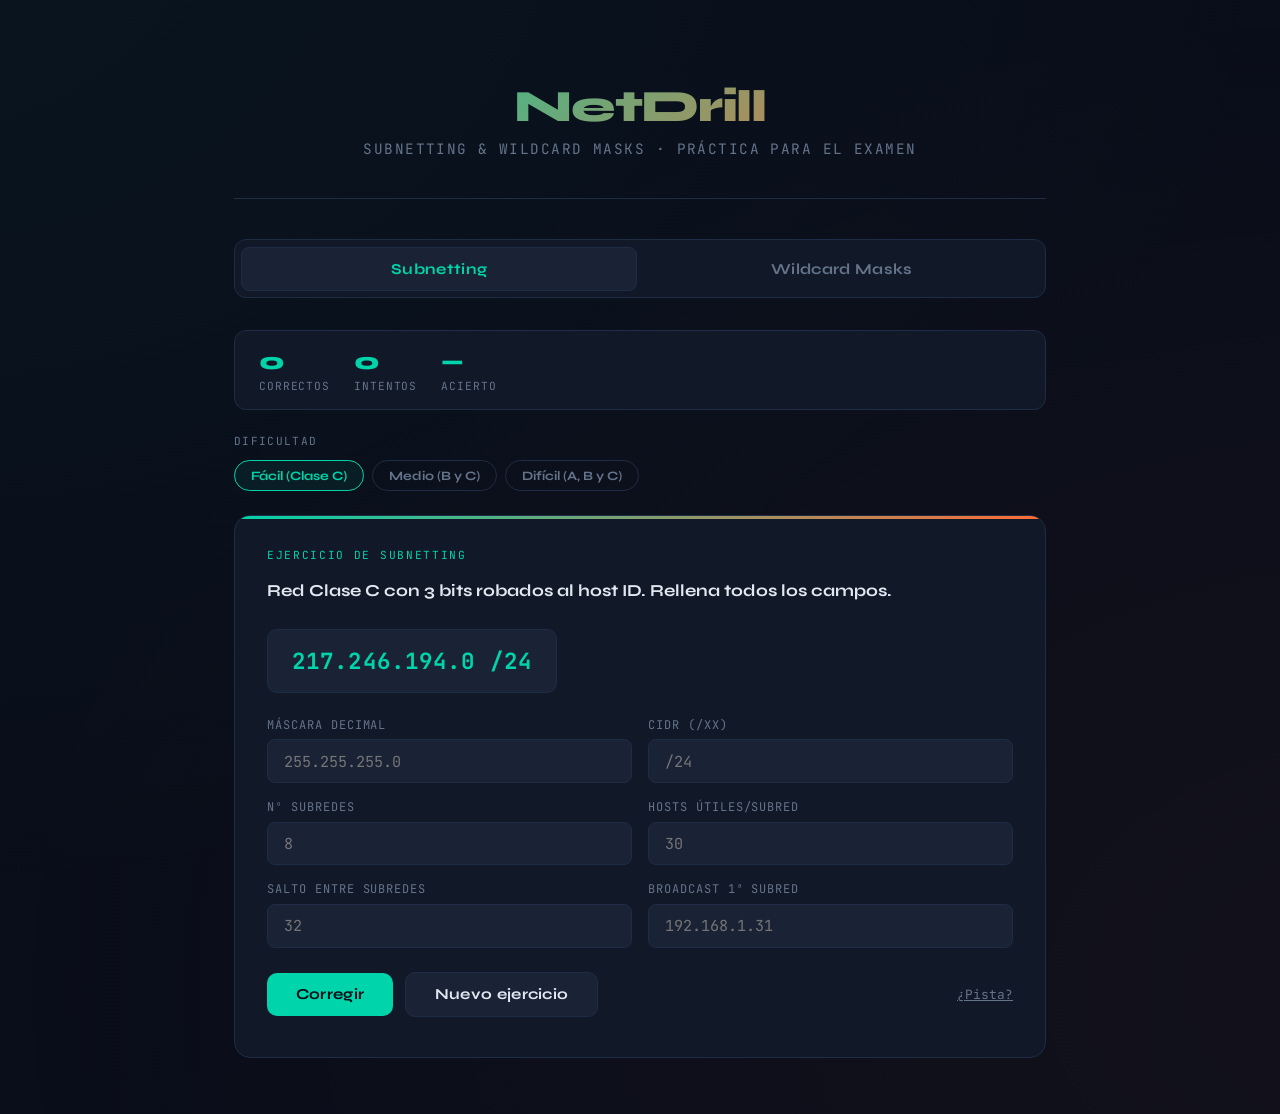
==== web/administracion_de_redes/index.html @ 58e11730 "mover administracion_de_redes dentro de web/" ====
<!DOCTYPE html>
<html lang="es">
<head>
<meta charset="UTF-8">
<meta name="viewport" content="width=device-width, initial-scale=1.0">
<title>NetDrill — Subnetting & Wildcards</title>
<link href="https://fonts.googleapis.com/css2?family=JetBrains+Mono:wght@400;700&family=Syne:wght@400;700;800&display=swap" rel="stylesheet">
<style>
  :root {
    --bg: #0a0e1a;
    --surface: #111827;
    --surface2: #1a2235;
    --border: #1e2d45;
    --accent: #00d4aa;
    --accent2: #ff6b35;
    --text: #e2e8f0;
    --muted: #64748b;
    --green: #22c55e;
    --red: #ef4444;
    --yellow: #f59e0b;
  }

  * { margin: 0; padding: 0; box-sizing: border-box; }

  body {
    background: var(--bg);
    color: var(--text);
    font-family: 'Syne', sans-serif;
    min-height: 100vh;
    overflow-x: hidden;
  }

  body::before {
    content: '';
    position: fixed;
    top: -50%;
    left: -50%;
    width: 200%;
    height: 200%;
    background: radial-gradient(ellipse at 20% 20%, rgba(0,212,170,0.04) 0%, transparent 50%),
                radial-gradient(ellipse at 80% 80%, rgba(255,107,53,0.04) 0%, transparent 50%);
    pointer-events: none;
    z-index: 0;
  }

  .container {
    max-width: 860px;
    margin: 0 auto;
    padding: 2rem 1.5rem;
    position: relative;
    z-index: 1;
  }

  header {
    text-align: center;
    padding: 3rem 0 2.5rem;
    border-bottom: 1px solid var(--border);
    margin-bottom: 2.5rem;
  }

  .logo {
    font-size: 2.8rem;
    font-weight: 800;
    letter-spacing: -0.03em;
    background: linear-gradient(135deg, var(--accent), var(--accent2));
    -webkit-background-clip: text;
    -webkit-text-fill-color: transparent;
    background-clip: text;
    margin-bottom: 0.4rem;
  }

  .tagline {
    color: var(--muted);
    font-size: 0.9rem;
    letter-spacing: 0.1em;
    text-transform: uppercase;
    font-family: 'JetBrains Mono', monospace;
  }

  .tabs {
    display: flex;
    gap: 0.5rem;
    margin-bottom: 2rem;
    background: var(--surface);
    padding: 0.4rem;
    border-radius: 12px;
    border: 1px solid var(--border);
  }

  .tab {
    flex: 1;
    padding: 0.75rem 1rem;
    border: none;
    background: transparent;
    color: var(--muted);
    font-family: 'Syne', sans-serif;
    font-size: 0.95rem;
    font-weight: 700;
    cursor: pointer;
    border-radius: 8px;
    transition: all 0.2s;
    letter-spacing: 0.02em;
  }

  .tab.active {
    background: var(--surface2);
    color: var(--accent);
    border: 1px solid var(--border);
  }

  .tab:hover:not(.active) { color: var(--text); }

  .panel { display: none; }
  .panel.active { display: block; animation: fadeIn 0.3s ease; }

  @keyframes fadeIn { from { opacity: 0; transform: translateY(8px); } to { opacity: 1; transform: translateY(0); } }

  .exercise-card {
    background: var(--surface);
    border: 1px solid var(--border);
    border-radius: 16px;
    padding: 2rem;
    margin-bottom: 1.5rem;
    position: relative;
    overflow: hidden;
  }

  .exercise-card::before {
    content: '';
    position: absolute;
    top: 0; left: 0; right: 0;
    height: 3px;
    background: linear-gradient(90deg, var(--accent), var(--accent2));
  }

  .exercise-label {
    font-family: 'JetBrains Mono', monospace;
    font-size: 0.7rem;
    color: var(--accent);
    letter-spacing: 0.15em;
    text-transform: uppercase;
    margin-bottom: 1rem;
  }

  .exercise-question {
    font-size: 1.05rem;
    font-weight: 700;
    margin-bottom: 1.5rem;
    line-height: 1.6;
    color: var(--text);
  }

  .ip-display {
    font-family: 'JetBrains Mono', monospace;
    font-size: 1.4rem;
    font-weight: 700;
    color: var(--accent);
    background: var(--surface2);
    padding: 1rem 1.5rem;
    border-radius: 10px;
    border: 1px solid var(--border);
    margin-bottom: 1.5rem;
    letter-spacing: 0.05em;
    display: inline-block;
  }

  .fields-grid {
    display: grid;
    grid-template-columns: 1fr 1fr;
    gap: 1rem;
    margin-bottom: 1.5rem;
  }

  .field-group { display: flex; flex-direction: column; gap: 0.4rem; }

  .field-label {
    font-size: 0.75rem;
    color: var(--muted);
    font-family: 'JetBrains Mono', monospace;
    letter-spacing: 0.08em;
    text-transform: uppercase;
  }

  .field-input {
    background: var(--surface2);
    border: 1px solid var(--border);
    border-radius: 8px;
    padding: 0.65rem 1rem;
    color: var(--text);
    font-family: 'JetBrains Mono', monospace;
    font-size: 0.95rem;
    transition: border-color 0.2s;
    outline: none;
    width: 100%;
  }

  .field-input:focus { border-color: var(--accent); }
  .field-input.correct { border-color: var(--green); background: rgba(34,197,94,0.07); }
  .field-input.wrong { border-color: var(--red); background: rgba(239,68,68,0.07); }

  .btn {
    display: inline-flex;
    align-items: center;
    gap: 0.5rem;
    padding: 0.8rem 1.8rem;
    border-radius: 10px;
    border: none;
    font-family: 'Syne', sans-serif;
    font-weight: 700;
    font-size: 0.95rem;
    cursor: pointer;
    transition: all 0.2s;
    letter-spacing: 0.02em;
  }

  .btn-primary {
    background: var(--accent);
    color: #0a0e1a;
  }
  .btn-primary:hover { background: #00bfa0; transform: translateY(-1px); }

  .btn-secondary {
    background: var(--surface2);
    color: var(--text);
    border: 1px solid var(--border);
  }
  .btn-secondary:hover { border-color: var(--accent); color: var(--accent); }

  .btn-danger {
    background: rgba(239,68,68,0.1);
    color: var(--red);
    border: 1px solid rgba(239,68,68,0.2);
  }

  .btn-row {
    display: flex;
    gap: 0.75rem;
    flex-wrap: wrap;
    align-items: center;
  }

  .feedback-block {
    margin-top: 1.5rem;
    padding: 1.25rem;
    border-radius: 10px;
    font-family: 'JetBrains Mono', monospace;
    font-size: 0.85rem;
    line-height: 1.8;
    display: none;
  }

  .feedback-block.show { display: block; animation: fadeIn 0.3s ease; }
  .feedback-block.success { background: rgba(34,197,94,0.08); border: 1px solid rgba(34,197,94,0.25); color: var(--green); }
  .feedback-block.partial { background: rgba(245,158,11,0.08); border: 1px solid rgba(245,158,11,0.25); color: var(--yellow); }
  .feedback-block.error { background: rgba(239,68,68,0.08); border: 1px solid rgba(239,68,68,0.25); color: var(--red); }

  .feedback-row { display: flex; justify-content: space-between; gap: 1rem; flex-wrap: wrap; }
  .feedback-item { display: flex; flex-direction: column; gap: 0.2rem; }
  .feedback-key { color: var(--muted); font-size: 0.7rem; text-transform: uppercase; }
  .feedback-val { font-weight: 700; }
  .feedback-val.ok { color: var(--green); }
  .feedback-val.bad { color: var(--red); }

  .stats-bar {
    display: flex;
    gap: 1.5rem;
    padding: 1rem 1.5rem;
    background: var(--surface);
    border: 1px solid var(--border);
    border-radius: 12px;
    margin-bottom: 1.5rem;
    flex-wrap: wrap;
  }

  .stat { display: flex; flex-direction: column; gap: 0.2rem; }
  .stat-val { font-size: 1.5rem; font-weight: 800; color: var(--accent); }
  .stat-label { font-size: 0.7rem; color: var(--muted); font-family: 'JetBrains Mono', monospace; text-transform: uppercase; letter-spacing: 0.08em; }

  .hint-toggle {
    font-size: 0.8rem;
    color: var(--muted);
    cursor: pointer;
    font-family: 'JetBrains Mono', monospace;
    text-decoration: underline;
    background: none;
    border: none;
    padding: 0;
    margin-left: auto;
  }
  .hint-toggle:hover { color: var(--accent); }

  .hint-box {
    background: rgba(0,212,170,0.05);
    border: 1px solid rgba(0,212,170,0.15);
    border-radius: 8px;
    padding: 1rem;
    font-family: 'JetBrains Mono', monospace;
    font-size: 0.8rem;
    color: var(--muted);
    margin-top: 1rem;
    line-height: 1.8;
    display: none;
  }
  .hint-box.show { display: block; animation: fadeIn 0.2s ease; }
  .hint-box span { color: var(--accent); }

  .difficulty-select {
    display: flex;
    gap: 0.5rem;
    margin-bottom: 1.5rem;
    flex-wrap: wrap;
  }

  .diff-btn {
    padding: 0.4rem 1rem;
    border-radius: 20px;
    border: 1px solid var(--border);
    background: transparent;
    color: var(--muted);
    font-family: 'Syne', sans-serif;
    font-size: 0.8rem;
    font-weight: 700;
    cursor: pointer;
    transition: all 0.2s;
  }
  .diff-btn.active { border-color: var(--accent); color: var(--accent); background: rgba(0,212,170,0.07); }

  .section-title {
    font-size: 0.7rem;
    color: var(--muted);
    font-family: 'JetBrains Mono', monospace;
    letter-spacing: 0.12em;
    text-transform: uppercase;
    margin-bottom: 0.75rem;
  }

  @media (max-width: 600px) {
    .fields-grid { grid-template-columns: 1fr; }
    .logo { font-size: 2rem; }
    .ip-display { font-size: 1.1rem; }
  }
</style>
</head>
<body>
<div class="container">
  <header>
    <div class="logo">NetDrill</div>
    <div class="tagline">Subnetting &amp; Wildcard Masks · Práctica para el examen</div>
  </header>

  <div class="tabs">
    <button class="tab active" onclick="switchTab('subnetting')">Subnetting</button>
    <button class="tab" onclick="switchTab('wildcard')">Wildcard Masks</button>
  </div>

  <!-- SUBNETTING PANEL -->
  <div class="panel active" id="panel-subnetting">
    <div class="stats-bar">
      <div class="stat"><div class="stat-val" id="sn-correct">0</div><div class="stat-label">Correctos</div></div>
      <div class="stat"><div class="stat-val" id="sn-total">0</div><div class="stat-label">Intentos</div></div>
      <div class="stat"><div class="stat-val" id="sn-pct">—</div><div class="stat-label">Acierto</div></div>
    </div>

    <div class="section-title">Dificultad</div>
    <div class="difficulty-select">
      <button class="diff-btn active" onclick="setDiff('sn','easy',this)">Fácil (Clase C)</button>
      <button class="diff-btn" onclick="setDiff('sn','medium',this)">Medio (B y C)</button>
      <button class="diff-btn" onclick="setDiff('sn','hard',this)">Difícil (A, B y C)</button>
    </div>

    <div class="exercise-card" id="sn-card">
      <div class="exercise-label">Ejercicio de subnetting</div>
      <div class="exercise-question" id="sn-question">Cargando ejercicio...</div>
      <div class="ip-display" id="sn-ip"></div>

      <div class="fields-grid">
        <div class="field-group">
          <div class="field-label">Máscara decimal</div>
          <input class="field-input" id="sn-mask" placeholder="255.255.255.0" autocomplete="off">
        </div>
        <div class="field-group">
          <div class="field-label">CIDR (/xx)</div>
          <input class="field-input" id="sn-cidr" placeholder="/24" autocomplete="off">
        </div>
        <div class="field-group">
          <div class="field-label">Nº subredes</div>
          <input class="field-input" id="sn-subnets" placeholder="8" autocomplete="off">
        </div>
        <div class="field-group">
          <div class="field-label">Hosts útiles/subred</div>
          <input class="field-input" id="sn-hosts" placeholder="30" autocomplete="off">
        </div>
        <div class="field-group">
          <div class="field-label">Salto entre subredes</div>
          <input class="field-input" id="sn-jump" placeholder="32" autocomplete="off">
        </div>
        <div class="field-group">
          <div class="field-label">Broadcast 1ª subred</div>
          <input class="field-input" id="sn-broadcast" placeholder="192.168.1.31" autocomplete="off">
        </div>
      </div>

      <div style="display:flex;align-items:center;margin-bottom:0.5rem;">
        <div class="btn-row">
          <button class="btn btn-primary" onclick="checkSubnetting()">Corregir</button>
          <button class="btn btn-secondary" onclick="newSubnetting()">Nuevo ejercicio</button>
        </div>
        <button class="hint-toggle" onclick="toggleHint('sn')">¿Pista?</button>
      </div>

      <div class="hint-box" id="hint-sn"></div>
      <div class="feedback-block" id="sn-feedback"></div>
    </div>
  </div>

  <!-- WILDCARD PANEL -->
  <div class="panel" id="panel-wildcard">
    <div class="stats-bar">
      <div class="stat"><div class="stat-val" id="wc-correct">0</div><div class="stat-label">Correctos</div></div>
      <div class="stat"><div class="stat-val" id="wc-total">0</div><div class="stat-label">Intentos</div></div>
      <div class="stat"><div class="stat-val" id="wc-pct">—</div><div class="stat-label">Acierto</div></div>
    </div>

    <div class="section-title">Dificultad</div>
    <div class="difficulty-select">
      <button class="diff-btn active" onclick="setDiff('wc','easy',this)">Fácil (solo /8,/16,/24)</button>
      <button class="diff-btn" onclick="setDiff('wc','medium',this)">Medio (cualquier /prefix)</button>
      <button class="diff-btn" onclick="setDiff('wc','hard',this)">Difícil + host/any</button>
    </div>

    <div class="exercise-card" id="wc-card">
      <div class="exercise-label">Ejercicio de Wildcard Mask</div>
      <div class="exercise-question" id="wc-question">Cargando ejercicio...</div>
      <div class="ip-display" id="wc-ip"></div>

      <div class="fields-grid" style="grid-template-columns:1fr;">
        <div class="field-group">
          <div class="field-label">Wildcard mask</div>
          <input class="field-input" id="wc-answer" placeholder="0.0.0.255" autocomplete="off" onkeydown="if(event.key==='Enter')checkWildcard()">
        </div>
      </div>

      <div style="display:flex;align-items:center;margin-bottom:0.5rem;">
        <div class="btn-row">
          <button class="btn btn-primary" onclick="checkWildcard()">Corregir</button>
          <button class="btn btn-secondary" onclick="newWildcard()">Nuevo ejercicio</button>
        </div>
        <button class="hint-toggle" onclick="toggleHint('wc')">¿Pista?</button>
      </div>

      <div class="hint-box" id="hint-wc"></div>
      <div class="feedback-block" id="wc-feedback"></div>
    </div>
  </div>
</div>

<script>
// ─── STATE ───────────────────────────────────────────────
const state = {
  sn: { correct: 0, total: 0, diff: 'easy', current: null },
  wc: { correct: 0, total: 0, diff: 'easy', current: null }
};

// ─── TABS ────────────────────────────────────────────────
function switchTab(name) {
  document.querySelectorAll('.tab').forEach((t,i) => t.classList.toggle('active', ['subnetting','wildcard'][i]===name));
  document.querySelectorAll('.panel').forEach(p => p.classList.remove('active'));
  document.getElementById('panel-'+name).classList.add('active');
}

// ─── DIFFICULTY ──────────────────────────────────────────
function setDiff(type, diff, btn) {
  state[type].diff = diff;
  btn.closest('.difficulty-select').querySelectorAll('.diff-btn').forEach(b => b.classList.remove('active'));
  btn.classList.add('active');
  type === 'sn' ? newSubnetting() : newWildcard();
}

// ─── UTILS ───────────────────────────────────────────────
function rnd(min, max) { return Math.floor(Math.random() * (max - min + 1)) + min; }

function maskFromCidr(cidr) {
  const bits = cidr;
  let mask = [0,0,0,0];
  for(let i=0;i<32;i++) { if(i<bits) mask[Math.floor(i/8)] |= (1<<(7-(i%8))); }
  return mask.join('.');
}

function wildcardFromMask(mask) {
  return mask.split('.').map(b => 255 - parseInt(b)).join('.');
}

function broadcastFromNetwork(net, cidr) {
  const parts = net.split('.').map(Number);
  const hostBits = 32 - cidr;
  let ip = (parts[0]<<24)|(parts[1]<<16)|(parts[2]<<8)|parts[3];
  const hostMask = (1<<hostBits)-1;
  ip = ip | hostMask;
  return [(ip>>>24)&255,(ip>>>16)&255,(ip>>>8)&255,ip&255].join('.');
}

function firstSubnet(baseNet, baseCidr, bitsStolen) {
  // first subnet = base network (all subnet bits = 0)
  return baseNet;
}

function jumpFromCidr(cidr) {
  // jump = value of last 1-bit in mask = 256 - last non-255 byte
  const mask = maskFromCidr(cidr);
  const parts = mask.split('.').map(Number);
  for(let i=3;i>=0;i--) {
    if(parts[i]!==255 && parts[i]!==0) return 256-parts[i];
    if(parts[i]===0 && (i===3||parts[i+1]===255)) return 256; // whole byte
  }
  return 1;
}

// ─── SUBNETTING ──────────────────────────────────────────
function generateSubnetting() {
  const diff = state.sn.diff;
  let baseClass, baseCidr, bitsToSteal;

  if(diff==='easy') {
    baseClass = 'C'; baseCidr = 24; bitsToSteal = rnd(1,5);
  } else if(diff==='medium') {
    baseClass = rnd(0,1)===0?'B':'C';
    baseCidr = baseClass==='B'?16:24;
    bitsToSteal = rnd(1,6);
  } else {
    const r = rnd(0,2);
    baseClass = ['A','B','C'][r];
    baseCidr = [8,16,24][r];
    bitsToSteal = rnd(1,7);
  }

  const newCidr = baseCidr + bitsToSteal;

  // generate base network
  let net;
  if(baseClass==='A') net = `${rnd(1,126)}.0.0.0`;
  else if(baseClass==='B') net = `${rnd(128,191)}.${rnd(0,255)}.0.0`;
  else net = `${rnd(192,223)}.${rnd(0,255)}.${rnd(0,255)}.0`;

  const mask = maskFromCidr(newCidr);
  const subnets = Math.pow(2, bitsToSteal);
  const hostBits = 32 - newCidr;
  const hosts = Math.pow(2, hostBits) - 2;

  // jump: 256 - value of the subnet byte
  const maskParts = mask.split('.').map(Number);
  let jumpByte = 0;
  let jumpVal = 0;
  for(let i=0;i<4;i++) {
    if(maskParts[i]!==255 && maskParts[i]!==0) { jumpByte=i; jumpVal=256-maskParts[i]; break; }
    if(maskParts[i]===0) { jumpByte=i; jumpVal=256; break; }
  }

  // broadcast of first subnet
  const broadcast = broadcastFromNetwork(net, newCidr);

  return { net, baseCidr, bitsToSteal, newCidr, mask, subnets, hosts, jumpVal, broadcast, baseClass };
}

function newSubnetting() {
  clearInputs('sn');
  const ex = generateSubnetting();
  state.sn.current = ex;
  document.getElementById('sn-question').textContent =
    `Red ${ex.baseClass === 'A' ? 'Clase A' : ex.baseClass === 'B' ? 'Clase B' : 'Clase C'} con ${ex.bitsToSteal} bit${ex.bitsToSteal>1?'s':''} robado${ex.bitsToSteal>1?'s':''} al host ID. Rellena todos los campos.`;
  document.getElementById('sn-ip').textContent = `${ex.net} /${ex.baseCidr}`;
  document.getElementById('sn-feedback').classList.remove('show');
  document.getElementById('hint-sn').classList.remove('show');
}

function checkSubnetting() {
  const ex = state.sn.current;
  if(!ex) return;

  const fields = [
    { id:'sn-mask', val: ex.mask, label:'Máscara' },
    { id:'sn-cidr', val: '/'+ex.newCidr, label:'CIDR' },
    { id:'sn-subnets', val: String(ex.subnets), label:'Subredes' },
    { id:'sn-hosts', val: String(ex.hosts), label:'Hosts útiles' },
    { id:'sn-jump', val: String(ex.jumpVal), label:'Salto' },
    { id:'sn-broadcast', val: ex.broadcast, label:'Broadcast' },
  ];

  let correct = 0;
  fields.forEach(f => {
    const input = document.getElementById(f.id);
    const userVal = input.value.trim().replace(/\s/g,'');
    const isOk = userVal === f.val || userVal === f.val.replace('/','');
    input.classList.toggle('correct', isOk);
    input.classList.toggle('wrong', !isOk);
    if(isOk) correct++;
  });

  state.sn.total++;
  const allCorrect = correct === fields.length;
  if(allCorrect) state.sn.correct++;
  updateStats('sn');

  const fb = document.getElementById('sn-feedback');
  fb.innerHTML = `<div style="font-weight:700;margin-bottom:0.75rem;">${allCorrect?'✓ Todo correcto':'✗ Hay errores — respuestas correctas:'}</div><div class="feedback-row">` +
    fields.map(f => `<div class="feedback-item"><span class="feedback-key">${f.label}</span><span class="feedback-val ${document.getElementById(f.id).classList.contains('correct')?'ok':'bad'}">${f.val}</span></div>`).join('') +
    '</div>';
  fb.className = `feedback-block show ${allCorrect?'success':'error'}`;
}

// ─── WILDCARD ────────────────────────────────────────────
function generateWildcard() {
  const diff = state.wc.diff;
  let cidr, ip, questionType;

  const classRanges = { A:[1,126], B:[128,191], C:[192,223] };

  if(diff==='easy') {
    cidr = [8,16,24][rnd(0,2)];
  } else {
    cidr = rnd(8,30);
  }

  if(diff==='hard') {
    // sometimes ask for host or any
    const r = rnd(0,4);
    if(r===0) { return { type:'host', ip: `${rnd(10,200)}.${rnd(0,255)}.${rnd(0,255)}.${rnd(1,254)}`, wildcard:'0.0.0.0', cidr:32 }; }
    if(r===1) { return { type:'any', ip:'0.0.0.0', wildcard:'255.255.255.255', cidr:0 }; }
  }

  const mask = maskFromCidr(cidr);
  const wildcard = wildcardFromMask(mask);
  const cls = cidr<=8?'A':cidr<=16?'B':'C';
  const r = classRanges[cls];
  const first = rnd(r[0],r[1]);
  let netParts;
  if(cidr<=8) netParts=[first,0,0,0];
  else if(cidr<=16) netParts=[first,rnd(0,255),0,0];
  else if(cidr<=24) netParts=[first,rnd(0,255),rnd(0,255),0];
  else netParts=[first,rnd(0,255),rnd(0,255),rnd(0,255)&(255<<(32-cidr)&255)];

  ip = netParts.join('.');
  return { type:'network', ip, mask, wildcard, cidr };
}

function newWildcard() {
  clearInputs('wc');
  const ex = generateWildcard();
  state.wc.current = ex;

  let q, displayIp;
  if(ex.type==='host') {
    q = `¿Cuál es la wildcard mask para filtrar EXACTAMENTE el host ${ex.ip}?`;
    displayIp = `host ${ex.ip}`;
  } else if(ex.type==='any') {
    q = `¿Cuál es la wildcard mask para referirse a CUALQUIER dirección IP (any)?`;
    displayIp = `any`;
  } else {
    q = `Calcula la wildcard mask para la red ${ex.ip}/${ex.cidr}`;
    displayIp = `${ex.ip} /${ex.cidr}`;
  }

  document.getElementById('wc-question').textContent = q;
  document.getElementById('wc-ip').textContent = displayIp;
  document.getElementById('wc-feedback').classList.remove('show');
  document.getElementById('hint-wc').classList.remove('show');
  document.getElementById('wc-answer').value = '';
  document.getElementById('wc-answer').className = 'field-input';
}

function checkWildcard() {
  const ex = state.wc.current;
  if(!ex) return;
  const input = document.getElementById('wc-answer');
  const userVal = input.value.trim();
  const isOk = userVal === ex.wildcard;

  input.classList.toggle('correct', isOk);
  input.classList.toggle('wrong', !isOk);

  state.wc.total++;
  if(isOk) state.wc.correct++;
  updateStats('wc');

  const fb = document.getElementById('wc-feedback');
  if(isOk) {
    fb.innerHTML = `✓ Correcto — la wildcard es <strong>${ex.wildcard}</strong>`;
    fb.className = 'feedback-block show success';
  } else {
    let hint = '';
    if(ex.type==='network') hint = `<br>Fórmula: 255.255.255.255 − ${ex.mask} = ${ex.wildcard}`;
    fb.innerHTML = `✗ Incorrecto — la respuesta correcta es <strong>${ex.wildcard}</strong>${hint}`;
    fb.className = 'feedback-block show error';
  }
}

// ─── HINTS ───────────────────────────────────────────────
function toggleHint(type) {
  const box = document.getElementById('hint-'+type);
  if(box.classList.contains('show')) { box.classList.remove('show'); return; }

  if(type==='sn') {
    const ex = state.sn.current;
    if(!ex) return;
    box.innerHTML = `
      <span>Bits robados:</span> ${ex.bitsToSteal} → Subredes: 2^${ex.bitsToSteal} = ${ex.subnets}<br>
      <span>Bits host restantes:</span> ${32-ex.newCidr} → Hosts: 2^${32-ex.newCidr} − 2 = ${ex.hosts}<br>
      <span>CIDR:</span> /${ex.baseCidr} + ${ex.bitsToSteal} bits = /${ex.newCidr}<br>
      <span>Salto:</span> 256 − valor del byte de la máscara = ${ex.jumpVal}<br>
      <span>Broadcast:</span> siguiente subred − 1 = ${ex.broadcast}
    `;
  } else {
    const ex = state.wc.current;
    if(!ex) return;
    if(ex.type==='host') {
      box.innerHTML = `<span>Host exacto</span> → wildcard = 0.0.0.0 (todos los bits importan)`;
    } else if(ex.type==='any') {
      box.innerHTML = `<span>Any</span> → wildcard = 255.255.255.255 (ningún bit importa)`;
    } else {
      box.innerHTML = `<span>Fórmula:</span> 255.255.255.255 − máscara normal = wildcard<br>255.255.255.255 − <span>${ex.mask}</span> = <span>${ex.wildcard}</span>`;
    }
  }
  box.classList.add('show');
}

// ─── STATS ───────────────────────────────────────────────
function updateStats(type) {
  const s = state[type];
  document.getElementById(type+'-correct').textContent = s.correct;
  document.getElementById(type+'-total').textContent = s.total;
  document.getElementById(type+'-pct').textContent = s.total>0 ? Math.round(s.correct/s.total*100)+'%' : '—';
}

// ─── CLEAR ───────────────────────────────────────────────
function clearInputs(type) {
  const ids = type==='sn'
    ? ['sn-mask','sn-cidr','sn-subnets','sn-hosts','sn-jump','sn-broadcast']
    : ['wc-answer'];
  ids.forEach(id => {
    const el = document.getElementById(id);
    el.value = '';
    el.className = 'field-input';
  });
}

// ─── INIT ────────────────────────────────────────────────
newSubnetting();
newWildcard();
</script>
</body>
</html>
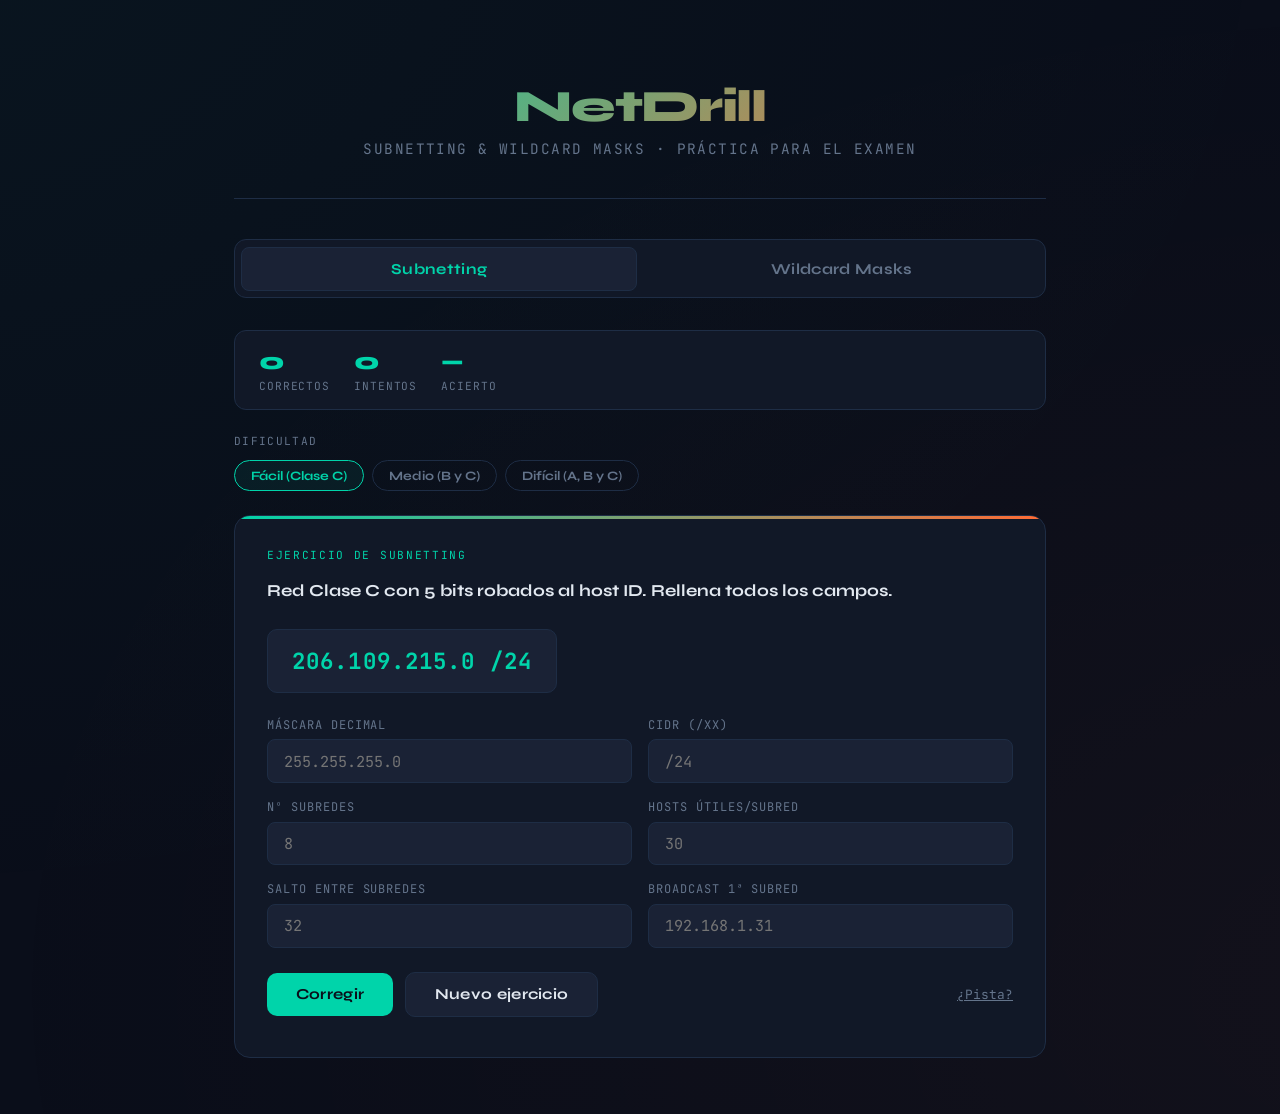
==== commit 49a624bf: "changes" ====
--- a/web/administracion_de_redes/index.html
+++ b/web/administracion_de_redes/index.html
@@ -493,24 +493,25 @@
 function broadcastFromNetwork(net, cidr) {
   const parts = net.split('.').map(Number);
   const hostBits = 32 - cidr;
-  let ip = (parts[0]<<24)|(parts[1]<<16)|(parts[2]<<8)|parts[3];
-  const hostMask = (1<<hostBits)-1;
-  ip = ip | hostMask;
+  // use unsigned right shift to avoid sign issues
+  let ip = ((parts[0]<<24)|(parts[1]<<16)|(parts[2]<<8)|parts[3]) >>> 0;
+  const hostMask = (hostBits === 32) ? 0xFFFFFFFF : ((1 << hostBits) - 1);
+  ip = (ip | hostMask) >>> 0;
   return [(ip>>>24)&255,(ip>>>16)&255,(ip>>>8)&255,ip&255].join('.');
 }
 
-function firstSubnet(baseNet, baseCidr, bitsStolen) {
-  // first subnet = base network (all subnet bits = 0)
-  return baseNet;
-}
-
 function jumpFromCidr(cidr) {
-  // jump = value of last 1-bit in mask = 256 - last non-255 byte
+  // 256 - value of the last non-255 byte in the mask
   const mask = maskFromCidr(cidr);
   const parts = mask.split('.').map(Number);
   for(let i=3;i>=0;i--) {
-    if(parts[i]!==255 && parts[i]!==0) return 256-parts[i];
-    if(parts[i]===0 && (i===3||parts[i+1]===255)) return 256; // whole byte
+    if(parts[i] !== 255 && parts[i] !== 0) return 256 - parts[i];
+    if(parts[i] === 0) {
+      // whole byte is 0, so jump is 256 in that byte
+      // but we want the meaningful jump — find first non-255 going right
+      if(i > 0 && parts[i-1] !== 255) return 256 - parts[i-1];
+      return 256;
+    }
   }
   return 1;
 }
@@ -546,14 +547,8 @@
   const hostBits = 32 - newCidr;
   const hosts = Math.pow(2, hostBits) - 2;
 
-  // jump: 256 - value of the subnet byte
-  const maskParts = mask.split('.').map(Number);
-  let jumpByte = 0;
-  let jumpVal = 0;
-  for(let i=0;i<4;i++) {
-    if(maskParts[i]!==255 && maskParts[i]!==0) { jumpByte=i; jumpVal=256-maskParts[i]; break; }
-    if(maskParts[i]===0) { jumpByte=i; jumpVal=256; break; }
-  }
+  // jump: 256 - value of the last non-255 byte in mask
+  const jumpVal = jumpFromCidr(newCidr);
 
   // broadcast of first subnet
   const broadcast = broadcastFromNetwork(net, newCidr);
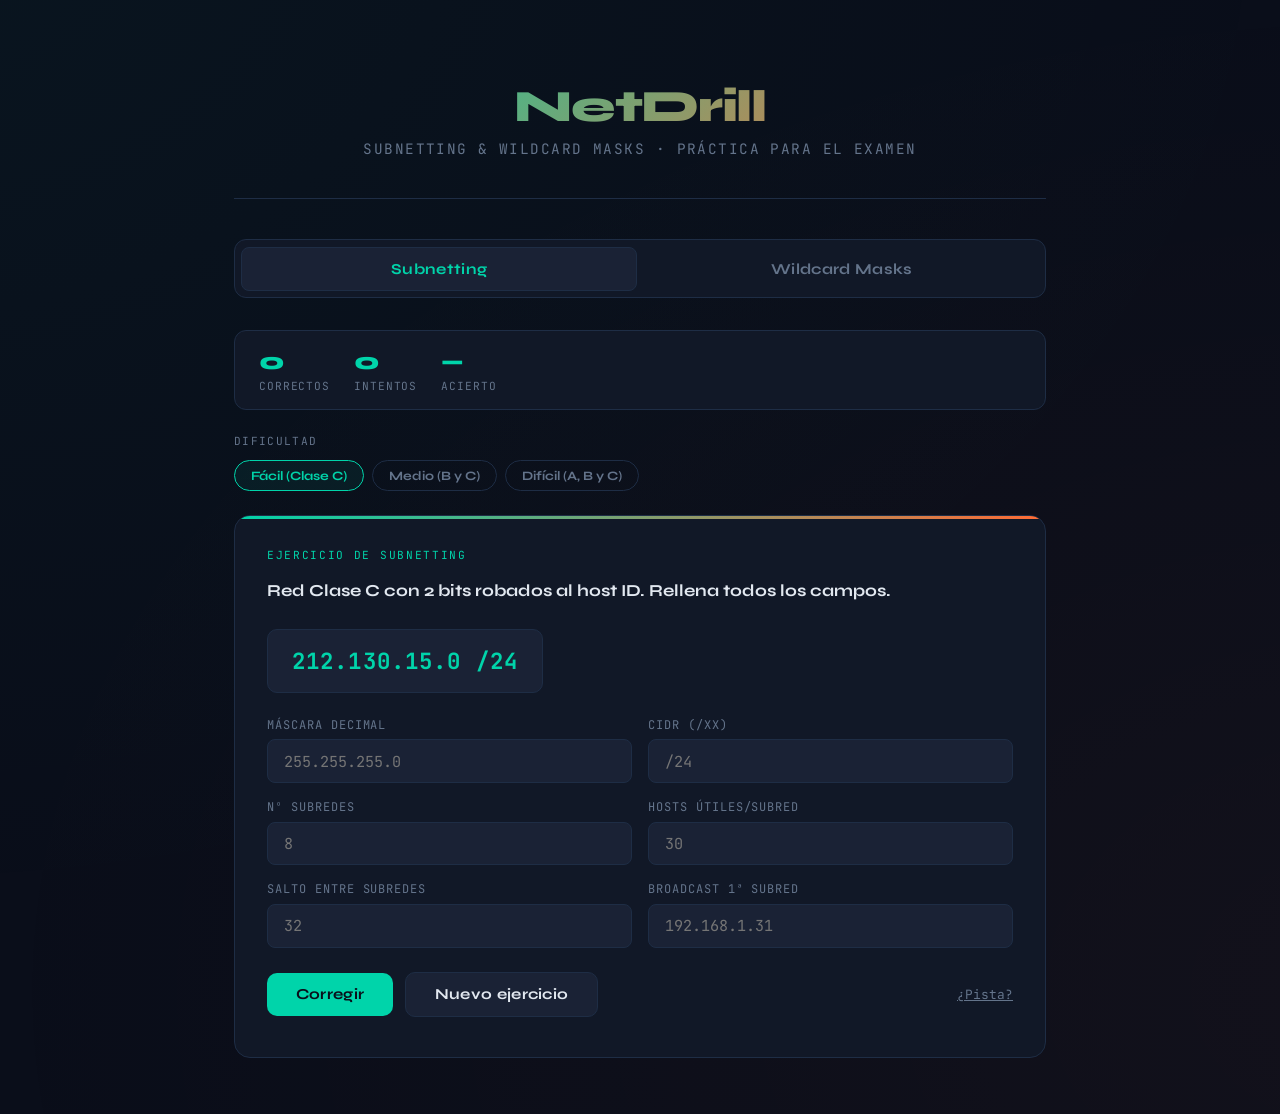
==== commit 490ed9a5: "Fix subnet jump calculation and repair NetDrill page logic" ====
--- a/web/administracion_de_redes/index.html
+++ b/web/administracion_de_redes/index.html
@@ -463,9 +463,9 @@
 
 // ─── TABS ────────────────────────────────────────────────
 function switchTab(name) {
-  document.querySelectorAll('.tab').forEach((t,i) => t.classList.toggle('active', ['subnetting','wildcard'][i]===name));
+  document.querySelectorAll('.tab').forEach((t, i) => t.classList.toggle('active', ['subnetting', 'wildcard'][i] === name));
   document.querySelectorAll('.panel').forEach(p => p.classList.remove('active'));
-  document.getElementById('panel-'+name).classList.add('active');
+  document.getElementById('panel-' + name).classList.add('active');
 }
 
 // ─── DIFFICULTY ──────────────────────────────────────────
@@ -477,43 +477,59 @@
 }
 
 // ─── UTILS ───────────────────────────────────────────────
-function rnd(min, max) { return Math.floor(Math.random() * (max - min + 1)) + min; }
+function rnd(min, max) {
+  return Math.floor(Math.random() * (max - min + 1)) + min;
+}
 
 function maskFromCidr(cidr) {
   const bits = cidr;
-  let mask = [0,0,0,0];
-  for(let i=0;i<32;i++) { if(i<bits) mask[Math.floor(i/8)] |= (1<<(7-(i%8))); }
+  const mask = [0, 0, 0, 0];
+  for (let i = 0; i < 32; i++) {
+    if (i < bits) mask[Math.floor(i / 8)] |= (1 << (7 - (i % 8)));
+  }
   return mask.join('.');
 }
 
 function wildcardFromMask(mask) {
-  return mask.split('.').map(b => 255 - parseInt(b)).join('.');
+  return mask.split('.').map(b => 255 - parseInt(b, 10)).join('.');
 }
 
 function broadcastFromNetwork(net, cidr) {
   const parts = net.split('.').map(Number);
   const hostBits = 32 - cidr;
-  // use unsigned right shift to avoid sign issues
-  let ip = ((parts[0]<<24)|(parts[1]<<16)|(parts[2]<<8)|parts[3]) >>> 0;
-  const hostMask = (hostBits === 32) ? 0xFFFFFFFF : ((1 << hostBits) - 1);
-  ip = (ip | hostMask) >>> 0;
-  return [(ip>>>24)&255,(ip>>>16)&255,(ip>>>8)&255,ip&255].join('.');
+  const ip = (((parts[0] << 24) | (parts[1] << 16) | (parts[2] << 8) | parts[3]) >>> 0);
+  const hostMask = hostBits === 0 ? 0 : (0xFFFFFFFF >>> cidr);
+  const broadcastIp = (ip | hostMask) >>> 0;
+  return [
+    (broadcastIp >>> 24) & 255,
+    (broadcastIp >>> 16) & 255,
+    (broadcastIp >>> 8) & 255,
+    broadcastIp & 255
+  ].join('.');
+}
+
+function calcularSalto(mascaraDecimal) {
+  const octetos = mascaraDecimal.split('.').map(Number);
+
+  if (octetos.length !== 4 || octetos.some(n => Number.isNaN(n) || n < 0 || n > 255)) {
+    throw new Error('Máscara decimal no válida');
+  }
+
+  for (const octeto of octetos) {
+    if (octeto > 0 && octeto < 255) {
+      return 256 - octeto;
+    }
+  }
+
+  return 1;
 }
 
 function jumpFromCidr(cidr) {
-  // 256 - value of the last non-255 byte in the mask
-  const mask = maskFromCidr(cidr);
-  const parts = mask.split('.').map(Number);
-  for(let i=3;i>=0;i--) {
-    if(parts[i] !== 255 && parts[i] !== 0) return 256 - parts[i];
-    if(parts[i] === 0) {
-      // whole byte is 0, so jump is 256 in that byte
-      // but we want the meaningful jump — find first non-255 going right
-      if(i > 0 && parts[i-1] !== 255) return 256 - parts[i-1];
-      return 256;
-    }
-  }
-  return 1;
+  return calcularSalto(maskFromCidr(cidr));
+}
+
+function formatFeedbackValue(value) {
+  return String(value);
 }
 
 // ─── SUBNETTING ──────────────────────────────────────────
@@ -521,36 +537,33 @@
   const diff = state.sn.diff;
   let baseClass, baseCidr, bitsToSteal;
 
-  if(diff==='easy') {
-    baseClass = 'C'; baseCidr = 24; bitsToSteal = rnd(1,5);
-  } else if(diff==='medium') {
-    baseClass = rnd(0,1)===0?'B':'C';
-    baseCidr = baseClass==='B'?16:24;
-    bitsToSteal = rnd(1,6);
+  if (diff === 'easy') {
+    baseClass = 'C';
+    baseCidr = 24;
+    bitsToSteal = rnd(1, 5);
+  } else if (diff === 'medium') {
+    baseClass = rnd(0, 1) === 0 ? 'B' : 'C';
+    baseCidr = baseClass === 'B' ? 16 : 24;
+    bitsToSteal = rnd(1, 6);
   } else {
-    const r = rnd(0,2);
-    baseClass = ['A','B','C'][r];
-    baseCidr = [8,16,24][r];
-    bitsToSteal = rnd(1,7);
+    const r = rnd(0, 2);
+    baseClass = ['A', 'B', 'C'][r];
+    baseCidr = [8, 16, 24][r];
+    bitsToSteal = rnd(1, 7);
   }
 
   const newCidr = baseCidr + bitsToSteal;
 
-  // generate base network
   let net;
-  if(baseClass==='A') net = `${rnd(1,126)}.0.0.0`;
-  else if(baseClass==='B') net = `${rnd(128,191)}.${rnd(0,255)}.0.0`;
-  else net = `${rnd(192,223)}.${rnd(0,255)}.${rnd(0,255)}.0`;
+  if (baseClass === 'A') net = `${rnd(1, 126)}.0.0.0`;
+  else if (baseClass === 'B') net = `${rnd(128, 191)}.${rnd(0, 255)}.0.0`;
+  else net = `${rnd(192, 223)}.${rnd(0, 255)}.${rnd(0, 255)}.0`;
 
   const mask = maskFromCidr(newCidr);
   const subnets = Math.pow(2, bitsToSteal);
   const hostBits = 32 - newCidr;
-  const hosts = Math.pow(2, hostBits) - 2;
-
-  // jump: 256 - value of the last non-255 byte in mask
-  const jumpVal = jumpFromCidr(newCidr);
-
-  // broadcast of first subnet
+  const hosts = hostBits > 1 ? Math.pow(2, hostBits) - 2 : 0;
+  const jumpVal = calcularSalto(mask);
   const broadcast = broadcastFromNetwork(net, newCidr);
 
   return { net, baseCidr, bitsToSteal, newCidr, mask, subnets, hosts, jumpVal, broadcast, baseClass };
@@ -561,80 +574,105 @@
   const ex = generateSubnetting();
   state.sn.current = ex;
   document.getElementById('sn-question').textContent =
-    `Red ${ex.baseClass === 'A' ? 'Clase A' : ex.baseClass === 'B' ? 'Clase B' : 'Clase C'} con ${ex.bitsToSteal} bit${ex.bitsToSteal>1?'s':''} robado${ex.bitsToSteal>1?'s':''} al host ID. Rellena todos los campos.`;
+    `Red ${ex.baseClass === 'A' ? 'Clase A' : ex.baseClass === 'B' ? 'Clase B' : 'Clase C'} con ${ex.bitsToSteal} bit${ex.bitsToSteal > 1 ? 's' : ''} robado${ex.bitsToSteal > 1 ? 's' : ''} al host ID. Rellena todos los campos.`;
   document.getElementById('sn-ip').textContent = `${ex.net} /${ex.baseCidr}`;
-  document.getElementById('sn-feedback').classList.remove('show');
+  document.getElementById('sn-feedback').className = 'feedback-block';
+  document.getElementById('sn-feedback').innerHTML = '';
   document.getElementById('hint-sn').classList.remove('show');
+  document.getElementById('hint-sn').innerHTML = '';
 }
 
 function checkSubnetting() {
   const ex = state.sn.current;
-  if(!ex) return;
+  if (!ex) return;
 
   const fields = [
-    { id:'sn-mask', val: ex.mask, label:'Máscara' },
-    { id:'sn-cidr', val: '/'+ex.newCidr, label:'CIDR' },
-    { id:'sn-subnets', val: String(ex.subnets), label:'Subredes' },
-    { id:'sn-hosts', val: String(ex.hosts), label:'Hosts útiles' },
-    { id:'sn-jump', val: String(ex.jumpVal), label:'Salto' },
-    { id:'sn-broadcast', val: ex.broadcast, label:'Broadcast' },
+    { id: 'sn-mask', val: ex.mask, label: 'Máscara' },
+    { id: 'sn-cidr', val: '/' + ex.newCidr, label: 'CIDR' },
+    { id: 'sn-subnets', val: String(ex.subnets), label: 'Subredes' },
+    { id: 'sn-hosts', val: String(ex.hosts), label: 'Hosts útiles' },
+    { id: 'sn-jump', val: String(ex.jumpVal), label: 'Salto' },
+    { id: 'sn-broadcast', val: ex.broadcast, label: 'Broadcast' }
   ];
 
   let correct = 0;
+
   fields.forEach(f => {
     const input = document.getElementById(f.id);
-    const userVal = input.value.trim().replace(/\s/g,'');
-    const isOk = userVal === f.val || userVal === f.val.replace('/','');
+    const userVal = input.value.trim().replace(/\s/g, '');
+    const expectedVal = String(f.val);
+    const normalizedExpected = expectedVal.replace('/', '');
+    const isOk = userVal === expectedVal || userVal === normalizedExpected;
+
     input.classList.toggle('correct', isOk);
     input.classList.toggle('wrong', !isOk);
-    if(isOk) correct++;
+
+    if (isOk) correct++;
   });
 
   state.sn.total++;
   const allCorrect = correct === fields.length;
-  if(allCorrect) state.sn.correct++;
+  if (allCorrect) state.sn.correct++;
   updateStats('sn');
 
   const fb = document.getElementById('sn-feedback');
-  fb.innerHTML = `<div style="font-weight:700;margin-bottom:0.75rem;">${allCorrect?'✓ Todo correcto':'✗ Hay errores — respuestas correctas:'}</div><div class="feedback-row">` +
-    fields.map(f => `<div class="feedback-item"><span class="feedback-key">${f.label}</span><span class="feedback-val ${document.getElementById(f.id).classList.contains('correct')?'ok':'bad'}">${f.val}</span></div>`).join('') +
-    '</div>';
-  fb.className = `feedback-block show ${allCorrect?'success':'error'}`;
+  const feedbackItems = fields.map(f => {
+    const isFieldCorrect = document.getElementById(f.id).classList.contains('correct');
+    return `<div class="feedback-item"><span class="feedback-key">${f.label}</span><span class="feedback-val ${isFieldCorrect ? 'ok' : 'bad'}">${formatFeedbackValue(f.val)}</span></div>`;
+  }).join('');
+
+  fb.innerHTML = `
+    <div style="font-weight:700;margin-bottom:0.75rem;">${allCorrect ? '✓ Todo correcto' : '✗ Hay errores — respuestas correctas:'}</div>
+    <div class="feedback-row">${feedbackItems}</div>
+  `;
+  fb.className = `feedback-block show ${allCorrect ? 'success' : 'error'}`;
 }
 
 // ─── WILDCARD ────────────────────────────────────────────
 function generateWildcard() {
   const diff = state.wc.diff;
-  let cidr, ip, questionType;
-
-  const classRanges = { A:[1,126], B:[128,191], C:[192,223] };
-
-  if(diff==='easy') {
-    cidr = [8,16,24][rnd(0,2)];
+  let cidr;
+
+  const classRanges = { A: [1, 126], B: [128, 191], C: [192, 223] };
+
+  if (diff === 'easy') {
+    cidr = [8, 16, 24][rnd(0, 2)];
   } else {
-    cidr = rnd(8,30);
-  }
-
-  if(diff==='hard') {
-    // sometimes ask for host or any
-    const r = rnd(0,4);
-    if(r===0) { return { type:'host', ip: `${rnd(10,200)}.${rnd(0,255)}.${rnd(0,255)}.${rnd(1,254)}`, wildcard:'0.0.0.0', cidr:32 }; }
-    if(r===1) { return { type:'any', ip:'0.0.0.0', wildcard:'255.255.255.255', cidr:0 }; }
+    cidr = rnd(8, 30);
+  }
+
+  if (diff === 'hard') {
+    const r = rnd(0, 4);
+    if (r === 0) {
+      return {
+        type: 'host',
+        ip: `${rnd(10, 200)}.${rnd(0, 255)}.${rnd(0, 255)}.${rnd(1, 254)}`,
+        wildcard: '0.0.0.0',
+        cidr: 32
+      };
+    }
+    if (r === 1) {
+      return { type: 'any', ip: '0.0.0.0', wildcard: '255.255.255.255', cidr: 0 };
+    }
   }
 
   const mask = maskFromCidr(cidr);
   const wildcard = wildcardFromMask(mask);
-  const cls = cidr<=8?'A':cidr<=16?'B':'C';
-  const r = classRanges[cls];
-  const first = rnd(r[0],r[1]);
+  const cls = cidr <= 8 ? 'A' : cidr <= 16 ? 'B' : 'C';
+  const range = classRanges[cls];
+  const first = rnd(range[0], range[1]);
   let netParts;
-  if(cidr<=8) netParts=[first,0,0,0];
-  else if(cidr<=16) netParts=[first,rnd(0,255),0,0];
-  else if(cidr<=24) netParts=[first,rnd(0,255),rnd(0,255),0];
-  else netParts=[first,rnd(0,255),rnd(0,255),rnd(0,255)&(255<<(32-cidr)&255)];
-
-  ip = netParts.join('.');
-  return { type:'network', ip, mask, wildcard, cidr };
+
+  if (cidr <= 8) netParts = [first, 0, 0, 0];
+  else if (cidr <= 16) netParts = [first, rnd(0, 255), 0, 0];
+  else if (cidr <= 24) netParts = [first, rnd(0, 255), rnd(0, 255), 0];
+  else {
+    const lastOctetMask = 256 - Math.pow(2, 32 - cidr);
+    netParts = [first, rnd(0, 255), rnd(0, 255), rnd(0, 255) & lastOctetMask];
+  }
+
+  const ip = netParts.join('.');
+  return { type: 'network', ip, mask, wildcard, cidr };
 }
 
 function newWildcard() {
@@ -642,13 +680,15 @@
   const ex = generateWildcard();
   state.wc.current = ex;
 
-  let q, displayIp;
-  if(ex.type==='host') {
+  let q;
+  let displayIp;
+
+  if (ex.type === 'host') {
     q = `¿Cuál es la wildcard mask para filtrar EXACTAMENTE el host ${ex.ip}?`;
     displayIp = `host ${ex.ip}`;
-  } else if(ex.type==='any') {
-    q = `¿Cuál es la wildcard mask para referirse a CUALQUIER dirección IP (any)?`;
-    displayIp = `any`;
+  } else if (ex.type === 'any') {
+    q = '¿Cuál es la wildcard mask para referirse a CUALQUIER dirección IP (any)?';
+    displayIp = 'any';
   } else {
     q = `Calcula la wildcard mask para la red ${ex.ip}/${ex.cidr}`;
     displayIp = `${ex.ip} /${ex.cidr}`;
@@ -656,15 +696,18 @@
 
   document.getElementById('wc-question').textContent = q;
   document.getElementById('wc-ip').textContent = displayIp;
-  document.getElementById('wc-feedback').classList.remove('show');
+  document.getElementById('wc-feedback').className = 'feedback-block';
+  document.getElementById('wc-feedback').innerHTML = '';
   document.getElementById('hint-wc').classList.remove('show');
+  document.getElementById('hint-wc').innerHTML = '';
   document.getElementById('wc-answer').value = '';
   document.getElementById('wc-answer').className = 'field-input';
 }
 
 function checkWildcard() {
   const ex = state.wc.current;
-  if(!ex) return;
+  if (!ex) return;
+
   const input = document.getElementById('wc-answer');
   const userVal = input.value.trim();
   const isOk = userVal === ex.wildcard;
@@ -673,16 +716,17 @@
   input.classList.toggle('wrong', !isOk);
 
   state.wc.total++;
-  if(isOk) state.wc.correct++;
+  if (isOk) state.wc.correct++;
   updateStats('wc');
 
   const fb = document.getElementById('wc-feedback');
-  if(isOk) {
+  if (isOk) {
     fb.innerHTML = `✓ Correcto — la wildcard es <strong>${ex.wildcard}</strong>`;
     fb.className = 'feedback-block show success';
   } else {
-    let hint = '';
-    if(ex.type==='network') hint = `<br>Fórmula: 255.255.255.255 − ${ex.mask} = ${ex.wildcard}`;
+    const hint = ex.type === 'network'
+      ? `<br>Fórmula: 255.255.255.255 − ${ex.mask} = ${ex.wildcard}`
+      : '';
     fb.innerHTML = `✗ Incorrecto — la respuesta correcta es <strong>${ex.wildcard}</strong>${hint}`;
     fb.className = 'feedback-block show error';
   }
@@ -690,46 +734,53 @@
 
 // ─── HINTS ───────────────────────────────────────────────
 function toggleHint(type) {
-  const box = document.getElementById('hint-'+type);
-  if(box.classList.contains('show')) { box.classList.remove('show'); return; }
-
-  if(type==='sn') {
+  const box = document.getElementById('hint-' + type);
+  if (box.classList.contains('show')) {
+    box.classList.remove('show');
+    return;
+  }
+
+  if (type === 'sn') {
     const ex = state.sn.current;
-    if(!ex) return;
+    if (!ex) return;
+
     box.innerHTML = `
       <span>Bits robados:</span> ${ex.bitsToSteal} → Subredes: 2^${ex.bitsToSteal} = ${ex.subnets}<br>
-      <span>Bits host restantes:</span> ${32-ex.newCidr} → Hosts: 2^${32-ex.newCidr} − 2 = ${ex.hosts}<br>
+      <span>Bits host restantes:</span> ${32 - ex.newCidr} → Hosts: ${32 - ex.newCidr > 1 ? `2^${32 - ex.newCidr} − 2 = ${ex.hosts}` : ex.hosts}<br>
       <span>CIDR:</span> /${ex.baseCidr} + ${ex.bitsToSteal} bits = /${ex.newCidr}<br>
-      <span>Salto:</span> 256 − valor del byte de la máscara = ${ex.jumpVal}<br>
+      <span>Salto:</span> ${ex.jumpVal === 1 ? 'máscara exacta → salto base 1' : `256 − octeto interesante de ${ex.mask} = ${ex.jumpVal}`}<br>
       <span>Broadcast:</span> siguiente subred − 1 = ${ex.broadcast}
     `;
   } else {
     const ex = state.wc.current;
-    if(!ex) return;
-    if(ex.type==='host') {
-      box.innerHTML = `<span>Host exacto</span> → wildcard = 0.0.0.0 (todos los bits importan)`;
-    } else if(ex.type==='any') {
-      box.innerHTML = `<span>Any</span> → wildcard = 255.255.255.255 (ningún bit importa)`;
+    if (!ex) return;
+
+    if (ex.type === 'host') {
+      box.innerHTML = '<span>Host exacto</span> → wildcard = 0.0.0.0 (todos los bits importan)';
+    } else if (ex.type === 'any') {
+      box.innerHTML = '<span>Any</span> → wildcard = 255.255.255.255 (ningún bit importa)';
     } else {
       box.innerHTML = `<span>Fórmula:</span> 255.255.255.255 − máscara normal = wildcard<br>255.255.255.255 − <span>${ex.mask}</span> = <span>${ex.wildcard}</span>`;
     }
   }
+
   box.classList.add('show');
 }
 
 // ─── STATS ───────────────────────────────────────────────
 function updateStats(type) {
   const s = state[type];
-  document.getElementById(type+'-correct').textContent = s.correct;
-  document.getElementById(type+'-total').textContent = s.total;
-  document.getElementById(type+'-pct').textContent = s.total>0 ? Math.round(s.correct/s.total*100)+'%' : '—';
+  document.getElementById(type + '-correct').textContent = s.correct;
+  document.getElementById(type + '-total').textContent = s.total;
+  document.getElementById(type + '-pct').textContent = s.total > 0 ? Math.round((s.correct / s.total) * 100) + '%' : '—';
 }
 
 // ─── CLEAR ───────────────────────────────────────────────
 function clearInputs(type) {
-  const ids = type==='sn'
-    ? ['sn-mask','sn-cidr','sn-subnets','sn-hosts','sn-jump','sn-broadcast']
+  const ids = type === 'sn'
+    ? ['sn-mask', 'sn-cidr', 'sn-subnets', 'sn-hosts', 'sn-jump', 'sn-broadcast']
     : ['wc-answer'];
+
   ids.forEach(id => {
     const el = document.getElementById(id);
     el.value = '';
@@ -742,4 +793,4 @@
 newWildcard();
 </script>
 </body>
-</html>+</html>
